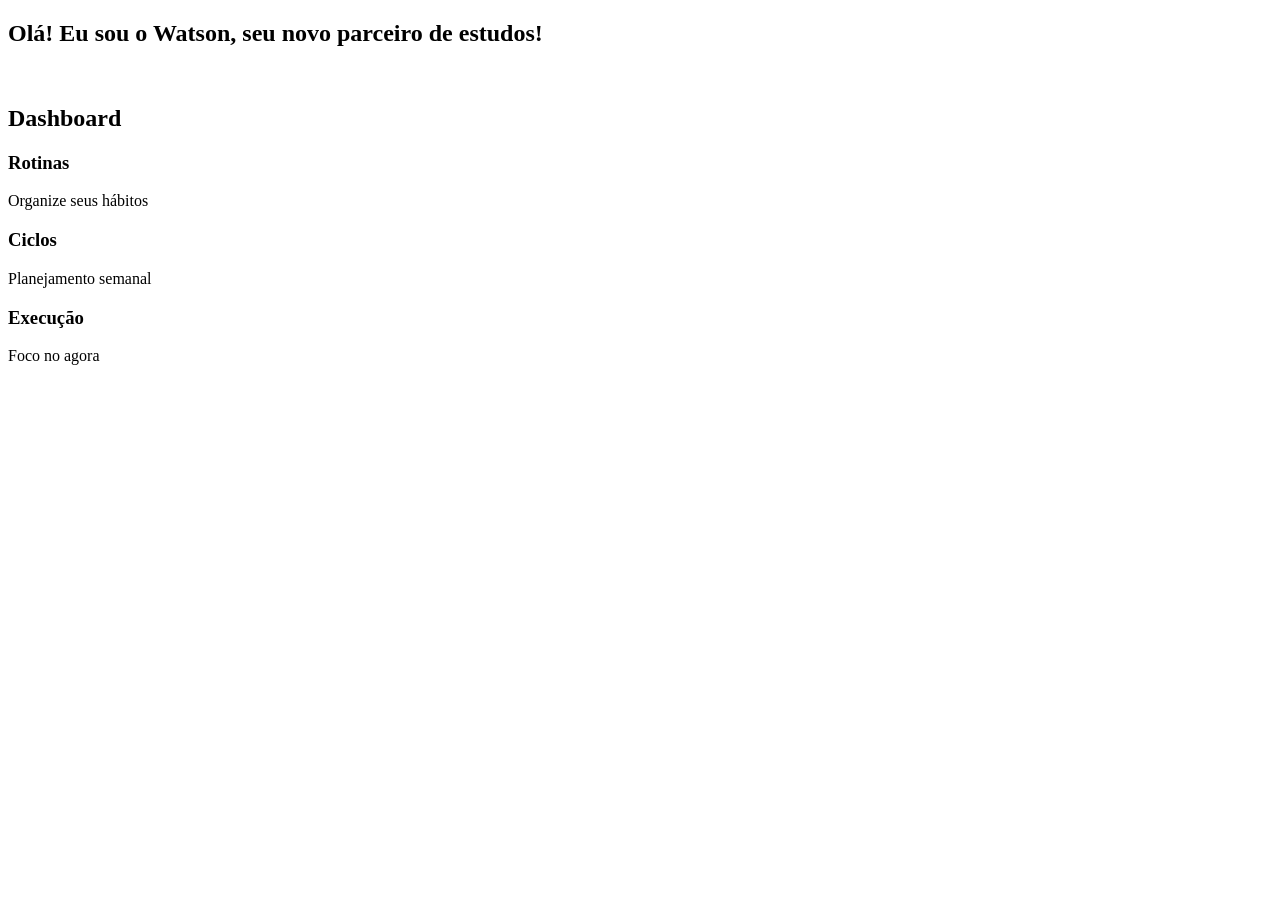
==== index.html @ 2846e432 "Add files via upload" ====
<!DOCTYPE html>
<html lang="pt-BR">
<head>
  <meta charset="UTF-8" />
  <meta name="viewport" content="width=device-width, initial-scale=1.0" />
  <title>Watson</title>

  <!-- CSS -->
  <link rel="stylesheet" href="./css/base.css" />
  <link rel="stylesheet" href="./css/layout.css" />
</head>
<body>

  <div class="app">

    <!-- SIDEBAR -->
    <app-sidebar></app-sidebar>
    <script src="./components/sidebar.js"></script>

    <!-- CONTEÚDO -->
    <main class="content">

    <section class="hi">
      <h1>Olá! Eu sou o <strong>Watson</strong>, seu novo parceiro de estudos!</h1>



    </section>
    <BR>
      <header class="content-header">
        <h2>Dashboard</h2>
      </header>

      <section class="content-body dashboard">

  <div class="card">
    <h3>Rotinas</h3>
    <p>Organize seus hábitos</p>
  </div>

  <div class="card">
    <h3>Ciclos</h3>
    <p>Planejamento semanal</p>
  </div>

  <div class="card">
    <h3>Execução</h3>
    <p>Foco no agora</p>
  </div>

</section>

    </main>

  </div>

</body>
</html>
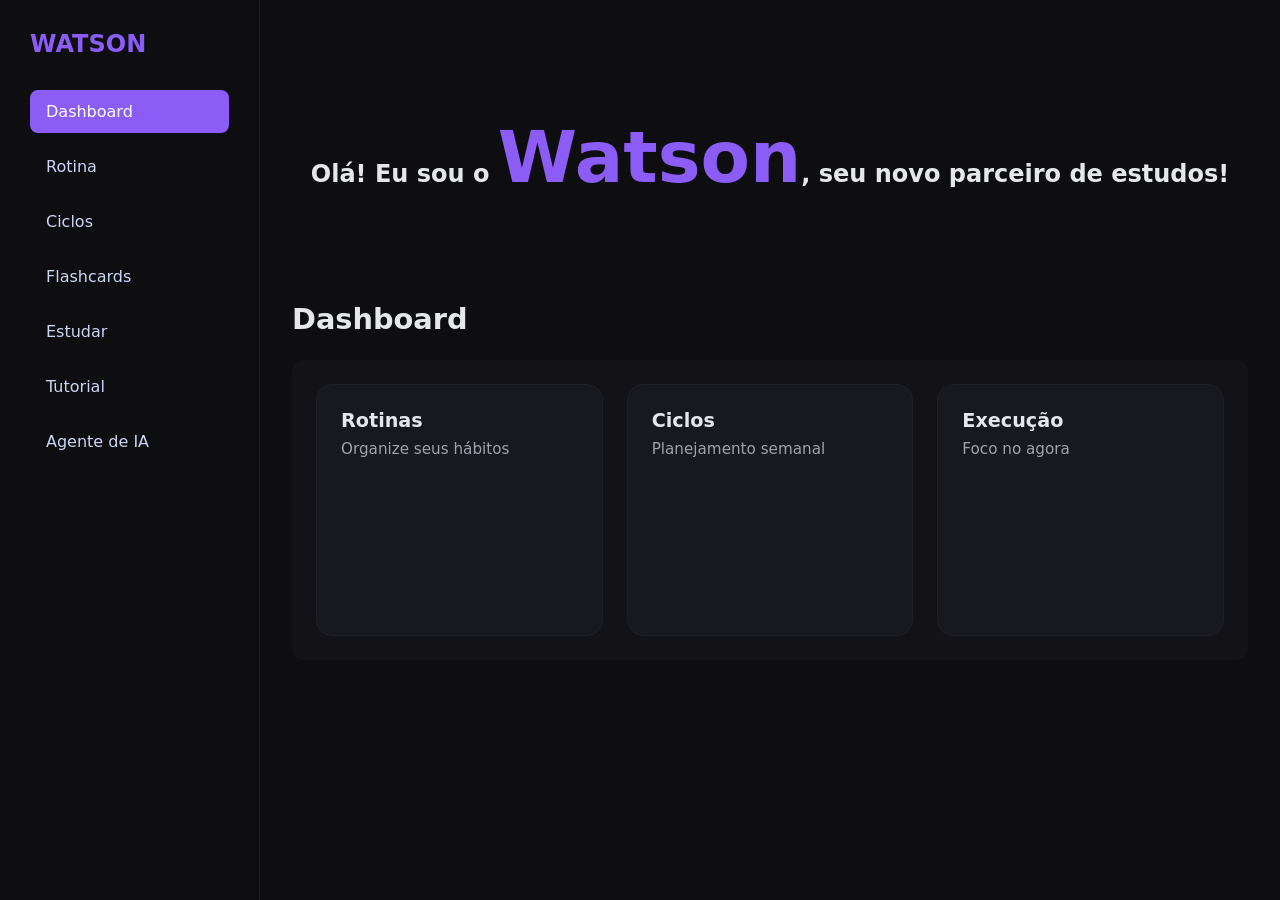
==== commit 088b3a93: "Fix HTML formatting and update stylesheet paths" ====
--- a/index.html
+++ b/index.html
@@ -6,8 +6,8 @@
   <title>Watson</title>
 
   <!-- CSS -->
-  <link rel="stylesheet" href="./css/base.css" />
-  <link rel="stylesheet" href="./css/layout.css" />
+  <link rel="stylesheet" href="base.css" />
+  <link rel="stylesheet" href="layout.css" />
 </head>
 <body>
 
@@ -15,7 +15,7 @@
 
     <!-- SIDEBAR -->
     <app-sidebar></app-sidebar>
-    <script src="./components/sidebar.js"></script>
+    <script src="sidebar.js"></script>
 
     <!-- CONTEÚDO -->
     <main class="content">
@@ -56,3 +56,4 @@
 
 </body>
 </html>
+
--- a/base.css
+++ b/base.css
@@ -0,0 +1,13 @@
+/* RESET */
+* {
+  margin: 0;
+  padding: 0;
+  box-sizing: border-box;
+}
+
+html, body {
+  height: 100%;
+  font-family: system-ui, -apple-system, BlinkMacSystemFont, "Segoe UI", sans-serif;
+  background-color: #0e0e11;
+  color: #e5e7eb;
+}
--- a/layout.css
+++ b/layout.css
@@ -0,0 +1,347 @@
+.app {
+  display: grid;
+  grid-template-columns: 260px 1fr;
+  height: 100vh;
+}
+
+strong{
+  color: #8b5cf6;
+  font-size: 3em;
+
+}
+.hi {
+  display: flex;
+  justify-content: center;
+  align-items: center;
+  height: 30%;
+}
+/* SIDEBAR */
+
+
+#input-cicle {
+width:260px;
+height: 100vh;
+position: fixed;
+top:0;
+right:0;
+}
+
+input,select {
+width:100%;
+padding:10px;
+margin:8px 0;
+border-radius:10px;
+border:none;
+scale: none;
+}
+
+.sidebar {
+  background-color: #121217;
+  border-right: 1px solid #1f1f29;
+  padding: 24px;
+  display: flex;
+  flex-direction: column;
+}
+.sidebar-header h1 {
+  color: #8b5cf6;
+  font-size: 1.5rem;
+  margin-bottom: 32px;
+}
+
+.sidebar-menu {
+  display: flex;
+  flex-direction: column;
+  gap: 12px;
+}
+
+.sidebar-menu a {
+  text-decoration: none;
+  color: #cbd5f5;
+  padding: 12px 16px;
+  border-radius: 8px;
+  transition: background 0.2s, color 0.2s;
+}
+
+.sidebar-menu a:hover {
+  background-color: #1f1f29;
+}
+
+.sidebar-menu a.active {
+  background-color: #8b5cf6;
+  color: #fff;
+}
+
+.sidebar{
+width:260px;
+height: 100vh;
+background:var(--card);
+padding:30px;
+transition:0.3s;
+position: fixed;
+}
+
+.sidebar-actions{
+margin-top:20px;
+display:flex;
+flex-direction:column;
+align-items: center;
+}
+
+hr {
+  margin-top: 30px;
+  border-top: 1px solid #1f1f29;
+}
+
+button{
+width: 94%;
+padding:15px;
+margin-top:10px;
+border:none;
+border-radius:15px;
+cursor:pointer;
+background:#8b5cf6;
+color:white;
+box-shadow: #fbfbfc;
+align-self: center;
+}
+
+button:hover {
+    box-shadow: 0 0 10px rgba(255, 255, 255, 0.4);
+   scale: 1.1; 
+}
+
+/* CONTENT */
+.content {
+  padding: 32px;
+}
+
+.content-header h2 {
+  font-size: 1.8rem;
+  margin-bottom: 24px;
+}
+
+.content-body {
+  background-color: #121217;
+  border-radius: 12px;
+  padding: 24px;
+  min-height: 300px;
+}
+
+/* DASHBOARD */
+.dashboard {
+  display: grid;
+  grid-template-columns: repeat(auto-fit, minmax(220px, 1fr));
+  gap: 24px;
+}
+
+.card {
+  background-color: #18181f;
+  border: 1px solid #1f1f29;
+  border-radius: 16px;
+  padding: 24px;
+  min-height: 120px;
+  cursor: pointer;
+  transition: transform 0.2s ease, box-shadow 0.2s ease;
+}
+
+.card-cicle {
+  background-color: #18181f;
+  border: 1px solid #1f1f29;
+  border-radius: 16px;
+  padding: 24px;
+  margin: 10px;
+  height: auto;
+  width: auto;
+  cursor: pointer;
+  transition: transform 0.2s ease, box-shadow 0.2s ease;  
+
+}
+
+.card h3 {
+  font-size: 1.2rem;
+  margin-bottom: 8px;
+  color: #e5e7eb;
+}
+
+.card p {
+  color: #9ca3af;
+  font-size: 0.95rem;
+}
+
+.card:hover {
+  transform: translateY(-4px);
+  box-shadow: 0 12px 30px rgba(0, 0, 0, 0.4);
+}
+
+#ciclo-container {
+  display: grid;
+  grid-template-columns: repeat(3, 1fr);
+  gap: 16px;
+}
+
+.dash-cicle h1  {
+  display: flex;
+  align-items: center;
+  margin: 10px;
+}
+
+progress {
+  width: 100%;
+}
+
+.watch {
+  display: block;
+  align-items: center;
+}
+
+.execute {
+  width: 50%;
+}
+
+
+
+/* RESPONSIVO */
+@media (max-width: 900px) {
+  .app {
+    grid-template-columns: 80px 1fr;
+  }
+
+  .sidebar-header h1 {
+    font-size: 1rem;
+    text-align: center;
+  }
+
+  .sidebar-menu a {
+    text-align: center;
+    padding: 10px;
+    font-size: 0.85rem;
+  }
+}
+
+@media (max-width: 600px) {
+  .app {
+    grid-template-columns: 1fr;
+  }
+
+  .sidebar {
+    flex-direction: row;
+    justify-content: space-around;
+    border-right: none;
+    border-bottom: 1px solid #1f1f29;
+  }
+
+  .sidebar-menu {
+    flex-direction: row;
+    gap: 8px;
+  }
+
+  .content {
+    padding: 16px;
+  }
+}
+
+#studyArea {
+display:none;
+}
+
+/* ===== DISCIPLINE ===== */
+
+.discipline {
+    margin-bottom: 50px;
+}
+
+.discipline h1 {
+    margin: 10px 0;
+}
+
+
+/* ===== WRAPPER ===== */
+
+.row-wrapper {
+    position: relative;
+}
+
+
+/* ===== CONTAINER SCROLL ===== */
+
+.row-container {
+    display: flex;
+    gap: 20px;
+    overflow-x: auto;
+    scroll-behavior: smooth;
+    padding: 10px 40px;
+    scroll-snap-type: x mandatory;
+}
+
+.row-container::-webkit-scrollbar {
+    display: none;
+}
+
+
+/* ===== CARD ===== */
+
+.row-container .card {
+    flex: 0 0 auto;
+    min-width: 320px;
+    scroll-snap-align: start;
+    transition: 0.3s;
+}
+
+.row-container .card:hover {
+    transform: scale(1.08);
+    z-index: 5;
+}
+
+
+/* ===== NAV BUTTONS ===== */
+
+.nav {
+    position: absolute;
+    top: 40%;
+    transform: translateY(-50%);
+    width: 45px;
+    height: 70px;
+    border: none;
+    background: rgba(0,0,0,0.6);
+    color: white;
+    font-size: 30px;
+    cursor: pointer;
+    z-index: 10;
+    border-radius: 8px;
+}
+
+.nav.prev {
+    left: 0;
+}
+
+.nav.next {
+    right: 0;
+}
+
+.nav:hover {
+    background: rgba(0,0,0,0.9);
+}
+
+
+/* ===== FADE LATERAL ===== */
+
+.row-wrapper::before,
+.row-wrapper::after {
+    content: "";
+    position: absolute;
+    top: 0;
+    width: 60px;
+    height: 100%;
+    z-index: 5;
+    pointer-events: none;
+}
+
+.row-wrapper::before {
+    left: 0;
+    background: linear-gradient(to right, var(--bg), transparent);
+}
+
+.row-wrapper::after {
+    right: 0;
+    background: linear-gradient(to left, var(--bg), transparent);
+}
